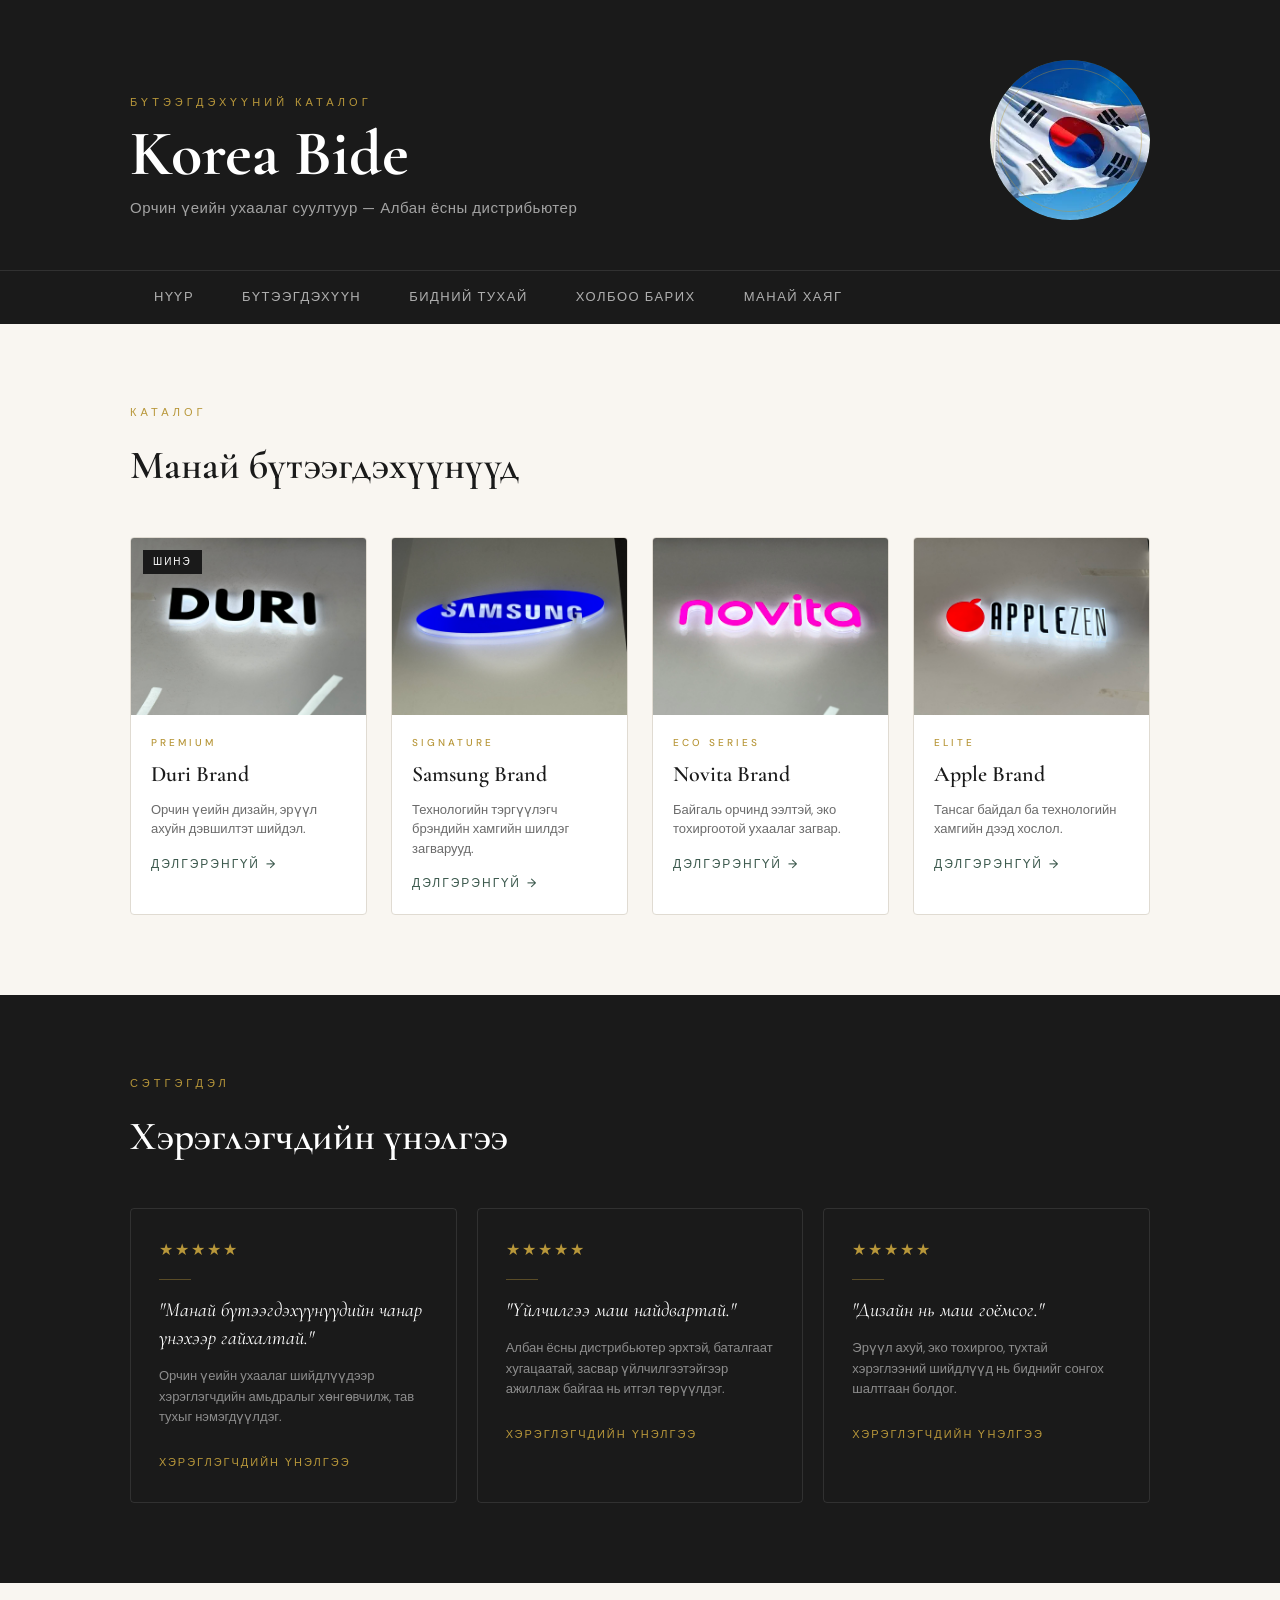
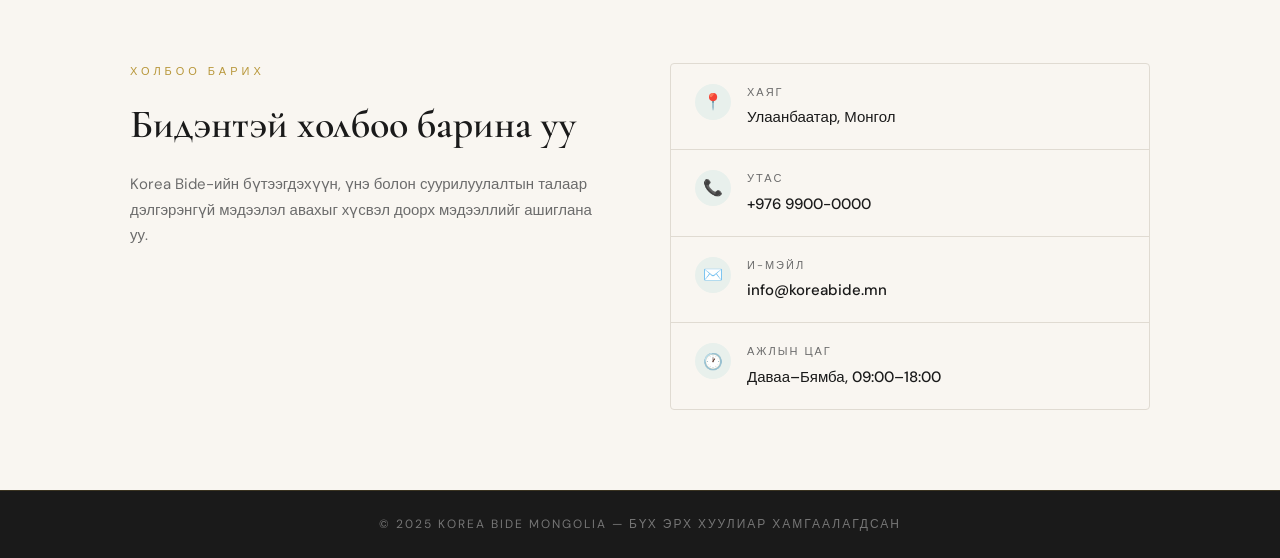
==== index.html @ 5f018163 "first commit" ====
<!DOCTYPE html>
<html lang="mn">
<head>
  <meta charset="UTF-8">
  <meta name="viewport" content="width=device-width, initial-scale=1.0">
  <title>Korea Bide</title>
  <link rel="stylesheet" href="style.css">
  <link href="https://fonts.googleapis.com/css2?family=Cormorant+Garamond:wght@400;600;700&family=DM+Sans:wght@300;400;500&display=swap" rel="stylesheet">
</head>
<body>

<header>
  <div class="header-inner">
    <div class="brand">
      <span class="brand-tag">Бүтээгдэхүүний каталог</span>
      <h1>Korea Bide</h1>
      <p>Орчин үеийн ухаалаг суултуур — Албан ёсны дистрибьютер</p>
    </div>
    <div class="header-deco">
      <img src="./image/OIP (1).webp" alt="Korea Bide" class="flag" onerror="this.style.display='none'">
    </div>
  </div>
  <nav>
    <div class="nav-inner">
      <a href="index.html">Нүүр</a>
      <a href="#products">Бүтээгдэхүүн</a>
      <a href="about.html">Бидний тухай</a>
      <a href="contact.html">Холбоо барих</a>
      <a href="address.html">Манай хаяг</a>
    </div>
  </nav>
</header>

<section id="products">
  <span class="section-label">Каталог</span>
  <h2 class="section-heading">Манай бүтээгдэхүүнүүд</h2>
  <div class="products-grid">

    <a class="card" href="duri.html">
      <div class="card-img">
        <span class="badge">Шинэ</span>
        <img src="405642ce-7200-4a45-865e-175e53a13fdc.jpg" alt="Duri Brand">
        <span class="card-fallback">🚿</span>
      </div>
      <div class="card-body">
        <p class="card-brand">Premium</p>
        <h3>Duri Brand</h3>
        <p class="card-desc">Орчин үеийн дизайн, эрүүл ахуйн дэвшилтэт шийдэл.</p>
        <p class="card-arrow">Дэлгэрэнгүй</p>
      </div>
    </a>

    <a class="card" href="samsung.html">
      <div class="card-img">
        <img src="cbf4f022-9719-41f1-82a6-2a8f8bf30d1f.jpg" alt="Samsung Brand">
        <span class="card-fallback">💎</span>
      </div>
      <div class="card-body">
        <p class="card-brand">Signature</p>
        <h3>Samsung Brand</h3>
        <p class="card-desc">Технологийн тэргүүлэгч брэндийн хамгийн шилдэг загварууд.</p>
        <p class="card-arrow">Дэлгэрэнгүй</p>
      </div>
    </a>

    <a class="card" href="novita.html">
      <div class="card-img">
        <img src="4419fb23-4681-46ea-9082-9f7239e89561.jpg" alt="Novita Brand">
        <span class="card-fallback">✨</span>
      </div>
      <div class="card-body">
        <p class="card-brand">Eco Series</p>
        <h3>Novita Brand</h3>
        <p class="card-desc">Байгаль орчинд ээлтэй, эко тохиргоотой ухаалаг загвар.</p>
        <p class="card-arrow">Дэлгэрэнгүй</p>
      </div>
    </a>

    <a class="card" href="apple.html">
      <div class="card-img">
        <img src="701a20ae-f968-48ee-9c90-2422b8534a89.jpg" alt="Apple Brand">
        <span class="card-fallback">🍎</span>
      </div>
      <div class="card-body">
        <p class="card-brand">Elite</p>
        <h3>Apple Brand</h3>
        <p class="card-desc">Тансаг байдал ба технологийн хамгийн дээд хослол.</p>
        <p class="card-arrow">Дэлгэрэнгүй</p>
      </div>
    </a>

  </div>
</section>

<section id="reviews">
  <div class="reviews-inner">
    <span class="section-label">Сэтгэгдэл</span>
    <h2 class="section-heading">Хэрэглэгчдийн үнэлгээ</h2>
    <div class="reviews-grid">

      <div class="review">
        <div class="stars">★★★★★</div>
        <div class="review-divider"></div>
        <p class="quote">"Манай бүтээгдэхүүнүүдийн чанар үнэхээр гайхалтай."</p>
        <p class="review-body">Орчин үеийн ухаалаг шийдлүүдээр хэрэглэгчдийн амьдралыг хөнгөвчилж, тав тухыг нэмэгдүүлдэг.</p>
        <span class="author">Хэрэглэгчдийн үнэлгээ</span>
      </div>

      <div class="review">
        <div class="stars">★★★★★</div>
        <div class="review-divider"></div>
        <p class="quote">"Үйлчилгээ маш найдвартай."</p>
        <p class="review-body">Албан ёсны дистрибьютер эрхтэй, баталгаат хугацаатай, засвар үйлчилгээтэйгээр ажиллаж байгаа нь итгэл төрүүлдэг.</p>
        <span class="author">Хэрэглэгчдийн үнэлгээ</span>
      </div>

      <div class="review">
        <div class="stars">★★★★★</div>
        <div class="review-divider"></div>
        <p class="quote">"Дизайн нь маш гоёмсог."</p>
        <p class="review-body">Эрүүл ахуй, эко тохиргоо, тухтай хэрэглээний шийдлүүд нь биднийг сонгох шалтгаан болдог.</p>
        <span class="author">Хэрэглэгчдийн үнэлгээ</span>
      </div>

    </div>
  </div>
</section>

<section id="contact">
  <div class="contact-text">
    <span class="section-label">Холбоо барих</span>
    <h2 class="section-heading">Бидэнтэй холбоо барина уу</h2>
    <p>Korea Bide-ийн бүтээгдэхүүн, үнэ болон суурилуулалтын талаар дэлгэрэнгүй мэдээлэл авахыг хүсвэл доорх мэдээллийг ашиглана уу.</p>
  </div>
  <div class="contact-details">
    <div class="contact-row">
      <div class="contact-icon">📍</div>
      <div>
        <p class="contact-label">Хаяг</p>
        <p class="contact-value">Улаанбаатар, Монгол</p>
      </div>
    </div>
    <div class="contact-row">
      <div class="contact-icon">📞</div>
      <div>
        <p class="contact-label">Утас</p>
        <p class="contact-value">+976 9900-0000</p>
      </div>
    </div>
    <div class="contact-row">
      <div class="contact-icon">✉️</div>
      <div>
        <p class="contact-label">И-мэйл</p>
        <p class="contact-value">info@koreabide.mn</p>
      </div>
    </div>
    <div class="contact-row">
      <div class="contact-icon">🕐</div>
      <div>
        <p class="contact-label">Ажлын цаг</p>
        <p class="contact-value">Даваа–Бямба, 09:00–18:00</p>
      </div>
    </div>
  </div>
</section>

<footer>
  © 2025 Korea Bide Mongolia — Бүх эрх хуулиар хамгаалагдсан
</footer>

<script>
  document.querySelectorAll('.card-img').forEach(function(el) {
    var img = el.querySelector('img');
    var fallback = el.querySelector('.card-fallback');
    if (img && fallback) {
      if (img.complete && img.naturalWidth > 0) {
        fallback.style.display = 'none';
      }
      img.onload = function() { fallback.style.display = 'none'; };
      img.onerror = function() { img.style.display = 'none'; fallback.style.display = 'block'; };
    }
  });
</script>

</body>
</html>
---- style.css ----
/* =====================
   Korea Bide — style.css
   ===================== */

/* Reset & Base */
*, *::before, *::after {
  margin: 0;
  padding: 0;
  box-sizing: border-box;
}

:root {
  --ivory: #f9f6f1;
  --charcoal: #1a1a1a;
  --sage: #3d5a4e;
  --sage-light: #e8f0ec;
  --gold: #b8973a;
  --gold-light: #f5edd8;
  --text-muted: #6b6b6b;
  --border: #e0dbd2;
  --white: #ffffff;
}

body {
  font-family: 'DM Sans', Arial, sans-serif;
  background: var(--ivory);
  color: var(--charcoal);
  min-height: 100vh;
  line-height: 1.6;
}

/* =====================
   HEADER
   ===================== */
header {
  background: var(--charcoal);
  color: var(--white);
}

.header-inner {
  max-width: 1100px;
  margin: 0 auto;
  padding: 60px 40px 50px;
  display: flex;
  justify-content: space-between;
  align-items: flex-end;
  gap: 40px;
}

.brand {
  display: flex;
  flex-direction: column;
  gap: 10px;
}

.brand-tag {
  font-size: 11px;
  letter-spacing: 4px;
  text-transform: uppercase;
  color: var(--gold);
  font-weight: 500;
}

.brand h1 {
  font-family: 'Cormorant Garamond', serif;
  font-size: 64px;
  font-weight: 700;
  line-height: 1;
  color: var(--white);
}

.brand p {
  font-size: 15px;
  color: rgba(255, 255, 255, 0.6);
  letter-spacing: 0.5px;
}

.header-deco {
  width: 160px;
  height: 160px;
  border-radius: 50%;
  background: linear-gradient(135deg, var(--sage) 0%, #2a3d35 100%);
  display: flex;
  align-items: center;
  justify-content: center;
  flex-shrink: 0;
  position: relative;
  overflow: hidden;
}

.header-deco::after {
  content: '';
  position: absolute;
  inset: 8px;
  border-radius: 50%;
  border: 1px solid rgba(184, 151, 58, 0.4);
  pointer-events: none;
}

.flag {
  width: 100%;
  height: 100%;
  object-fit: cover;
  border-radius: 50%;
}

/* =====================
   NAV
   ===================== */
nav {
  border-top: 1px solid rgba(255, 255, 255, 0.1);
}

.nav-inner {
  max-width: 1100px;
  margin: 0 auto;
  padding: 0 40px;
  display: flex;
  flex-wrap: wrap;
}

nav a {
  color: rgba(255, 255, 255, 0.65);
  padding: 16px 24px;
  text-decoration: none;
  font-size: 13px;
  letter-spacing: 1.5px;
  text-transform: uppercase;
  font-weight: 500;
  transition: color 0.25s, background 0.25s;
  display: inline-block;
}

nav a:hover {
  color: var(--gold);
  background: rgba(184, 151, 58, 0.08);
}

/* =====================
   SHARED SECTION LABELS
   ===================== */
.section-label {
  font-size: 11px;
  letter-spacing: 4px;
  text-transform: uppercase;
  color: var(--gold);
  font-weight: 500;
  margin-bottom: 12px;
  display: block;
}

.section-heading {
  font-family: 'Cormorant Garamond', serif;
  font-size: 40px;
  font-weight: 600;
  color: var(--charcoal);
  margin-bottom: 40px;
}

/* =====================
   PRODUCTS
   ===================== */
#products {
  max-width: 1100px;
  margin: 80px auto;
  padding: 0 40px;
}

.products-grid {
  display: grid;
  grid-template-columns: repeat(auto-fit, minmax(220px, 1fr));
  gap: 24px;
}

.card {
  background: var(--white);
  border: 1px solid var(--border);
  border-radius: 4px;
  overflow: hidden;
  cursor: pointer;
  transition: transform 0.3s ease, box-shadow 0.3s ease, border-color 0.3s;
  text-decoration: none;
  color: var(--charcoal);
  display: block;
}

.card:hover {
  transform: translateY(-6px);
  box-shadow: 0 20px 40px rgba(0, 0, 0, 0.08);
  border-color: var(--gold);
}

.card-img {
  width: 100%;
  aspect-ratio: 4 / 3;
  background: var(--sage-light);
  display: flex;
  align-items: center;
  justify-content: center;
  overflow: hidden;
  position: relative;
}

.card-img img {
  width: 100%;
  height: 100%;
  object-fit: cover;
  display: block;
  transition: transform 0.4s ease;
}

.card:hover .card-img img {
  transform: scale(1.04);
}

.card-fallback {
  position: absolute;
  font-size: 52px;
  display: none;
}

.card-body {
  padding: 20px;
}

.card-brand {
  font-size: 10px;
  letter-spacing: 3px;
  text-transform: uppercase;
  color: var(--gold);
  font-weight: 500;
  margin-bottom: 6px;
}

.card h3 {
  font-family: 'Cormorant Garamond', serif;
  font-size: 22px;
  font-weight: 600;
  color: var(--charcoal);
  margin-bottom: 8px;
}

.card-desc {
  font-size: 13px;
  color: var(--text-muted);
  line-height: 1.5;
}

.card-arrow {
  margin-top: 16px;
  font-size: 12px;
  letter-spacing: 2px;
  text-transform: uppercase;
  color: var(--sage);
  font-weight: 500;
  display: flex;
  align-items: center;
  gap: 6px;
}

.card-arrow::after {
  content: '→';
  transition: transform 0.2s;
}

.card:hover .card-arrow::after {
  transform: translateX(4px);
}

.badge {
  position: absolute;
  top: 12px;
  left: 12px;
  background: var(--charcoal);
  color: var(--white);
  font-size: 10px;
  letter-spacing: 2px;
  text-transform: uppercase;
  padding: 4px 10px;
  font-weight: 500;
  z-index: 1;
}

/* =====================
   REVIEWS
   ===================== */
#reviews {
  background: var(--charcoal);
  padding: 80px 0;
}

.reviews-inner {
  max-width: 1100px;
  margin: 0 auto;
  padding: 0 40px;
}

#reviews .section-label {
  color: var(--gold);
}

#reviews .section-heading {
  color: var(--white);
}

.reviews-grid {
  display: grid;
  grid-template-columns: repeat(auto-fit, minmax(260px, 1fr));
  gap: 20px;
}

.review {
  border: 1px solid rgba(255, 255, 255, 0.1);
  padding: 28px;
  border-radius: 4px;
  transition: border-color 0.3s, background 0.3s;
}

.review:hover {
  border-color: var(--gold);
  background: rgba(184, 151, 58, 0.05);
}

.stars {
  color: var(--gold);
  font-size: 16px;
  letter-spacing: 2px;
  margin-bottom: 16px;
}

.review-divider {
  width: 32px;
  height: 1px;
  background: rgba(184, 151, 58, 0.4);
  margin-bottom: 16px;
}

.quote {
  font-family: 'Cormorant Garamond', serif;
  font-size: 20px;
  font-style: italic;
  color: var(--white);
  margin-bottom: 14px;
  line-height: 1.4;
}

.review-body {
  font-size: 13px;
  color: rgba(255, 255, 255, 0.5);
  line-height: 1.6;
  margin-bottom: 20px;
}

.author {
  font-size: 11px;
  letter-spacing: 2px;
  text-transform: uppercase;
  color: var(--gold);
  font-weight: 500;
}

/* =====================
   CONTACT
   ===================== */
#contact {
  max-width: 1100px;
  margin: 80px auto;
  padding: 0 40px;
  display: grid;
  grid-template-columns: 1fr 1fr;
  gap: 60px;
  align-items: start;
}

.contact-text .section-heading {
  margin-bottom: 16px;
}

.contact-text p {
  font-size: 15px;
  color: var(--text-muted);
  line-height: 1.7;
}

.contact-details {
  display: flex;
  flex-direction: column;
  gap: 0;
  border: 1px solid var(--border);
  border-radius: 4px;
  overflow: hidden;
}

.contact-row {
  padding: 20px 24px;
  border-bottom: 1px solid var(--border);
  display: flex;
  align-items: flex-start;
  gap: 16px;
}

.contact-row:last-child {
  border-bottom: none;
}

.contact-icon {
  width: 36px;
  height: 36px;
  background: var(--sage-light);
  border-radius: 50%;
  display: flex;
  align-items: center;
  justify-content: center;
  flex-shrink: 0;
  font-size: 16px;
}

.contact-label {
  font-size: 11px;
  letter-spacing: 2px;
  text-transform: uppercase;
  color: var(--text-muted);
  margin-bottom: 4px;
}

.contact-value {
  font-size: 15px;
  font-weight: 500;
  color: var(--charcoal);
}

/* =====================
   FOOTER
   ===================== */
footer {
  background: var(--charcoal);
  color: rgba(255, 255, 255, 0.4);
  text-align: center;
  padding: 24px;
  font-size: 12px;
  letter-spacing: 2px;
  text-transform: uppercase;
  border-top: 1px solid rgba(184, 151, 58, 0.2);
}

/* =====================
   RESPONSIVE
   ===================== */
@media (max-width: 768px) {
  .header-inner {
    flex-direction: column;
    align-items: flex-start;
    gap: 24px;
    padding: 40px 24px 32px;
  }

  .brand h1 {
    font-size: 44px;
  }

  .header-deco {
    width: 90px;
    height: 90px;
  }

  .nav-inner {
    padding: 0 8px;
  }

  nav a {
    padding: 12px 14px;
    font-size: 12px;
  }

  #products,
  .reviews-inner,
  #contact {
    padding: 0 24px;
    margin: 48px auto;
  }

  #contact {
    grid-template-columns: 1fr;
    gap: 32px;
  }

  .section-heading {
    font-size: 30px;
  }
}

@media (max-width: 480px) {
  .products-grid {
    grid-template-columns: 1fr;
  }

  .reviews-grid {
    grid-template-columns: 1fr;
  }
}
/* =====================
   SUBPAGE HEADER (about, contact, address, product pages)
   ===================== */
header.simple {
  background: var(--charcoal);
  color: var(--white);
  padding: 0;
}

header.simple .header-inner {
  padding: 40px 40px 30px;
  display: flex;
  flex-direction: column;
  gap: 6px;
  align-items: flex-start;
}

header.simple h1 {
  font-family: 'Cormorant Garamond', serif;
  font-size: 44px;
  font-weight: 700;
  color: var(--white);
  line-height: 1;
}

header.simple .brand-tag {
  font-size: 11px;
  letter-spacing: 4px;
  text-transform: uppercase;
  color: var(--gold);
  font-weight: 500;
  display: block;
  margin-bottom: 6px;
}

/* =====================
   DETAIL PAGE
   ===================== */
.detail {
  max-width: 1100px;
  margin: 60px auto;
  padding: 0 40px;
}

.detail-gallery {
  display: grid;
  grid-template-columns: repeat(auto-fit, minmax(220px, 1fr));
  gap: 16px;
  margin-bottom: 48px;
}

.detail-img {
  width: 100%;
  aspect-ratio: 4/3;
  object-fit: cover;
  border-radius: 4px;
  border: 1px solid var(--border);
  transition: transform 0.35s ease, box-shadow 0.35s ease;
  cursor: pointer;
  display: block;
}

.detail-img:hover {
  transform: scale(1.03);
  box-shadow: 0 12px 32px rgba(0,0,0,0.12);
}

.detail-content {
  display: grid;
  grid-template-columns: 1fr 1fr;
  gap: 60px;
  align-items: start;
}

.detail-content h2 {
  font-family: 'Cormorant Garamond', serif;
  font-size: 32px;
  font-weight: 600;
  color: var(--charcoal);
  margin-bottom: 24px;
}

.detail-content ul {
  list-style: none;
  padding: 0;
  display: flex;
  flex-direction: column;
  gap: 10px;
}

.detail-content ul li {
  padding: 14px 18px;
  background: var(--white);
  border: 1px solid var(--border);
  border-left: 3px solid var(--gold);
  border-radius: 2px;
  font-size: 14px;
  color: var(--charcoal);
  transition: background 0.2s, transform 0.2s;
  line-height: 1.4;
}

.detail-content ul li:hover {
  background: var(--gold-light);
  transform: translateX(4px);
}

.price-box {
  margin-top: 32px;
  padding: 24px;
  background: var(--charcoal);
  border-radius: 4px;
  display: inline-block;
}

.price-old {
  font-size: 14px;
  color: rgba(255,255,255,0.4);
  text-decoration: line-through;
  display: block;
  margin-bottom: 4px;
}

.price {
  font-size: 28px;
  font-weight: 600;
  color: var(--gold);
  font-family: 'Cormorant Garamond', serif;
  display: block;
}

.price-label {
  font-size: 10px;
  letter-spacing: 3px;
  text-transform: uppercase;
  color: rgba(255,255,255,0.4);
  margin-bottom: 6px;
  display: block;
}

/* =====================
   BACK BUTTON
   ===================== */
.back {
  display: inline-flex;
  align-items: center;
  gap: 8px;
  margin: 0 40px 60px;
  text-decoration: none;
  color: var(--sage);
  font-size: 12px;
  letter-spacing: 2px;
  text-transform: uppercase;
  font-weight: 500;
  transition: color 0.25s, gap 0.25s;
}

.back:hover {
  color: var(--gold);
  gap: 12px;
}

/* =====================
   SIMPLE DETAIL (about, contact, address)
   ===================== */
.simple-detail {
  max-width: 800px;
  margin: 60px auto;
  padding: 0 40px;
}

.simple-detail h2 {
  font-family: 'Cormorant Garamond', serif;
  font-size: 32px;
  font-weight: 600;
  color: var(--charcoal);
  margin-bottom: 20px;
}

.simple-detail p {
  font-size: 16px;
  color: var(--text-muted);
  line-height: 1.8;
  margin-bottom: 12px;
}

.simple-detail a {
  color: var(--sage);
  text-decoration: none;
  font-weight: 500;
  transition: color 0.2s;
}

.simple-detail a:hover {
  color: var(--gold);
}

.info-card {
  background: var(--white);
  border: 1px solid var(--border);
  border-radius: 4px;
  overflow: hidden;
  margin-top: 24px;
}

.info-row {
  padding: 20px 24px;
  border-bottom: 1px solid var(--border);
  display: flex;
  align-items: flex-start;
  gap: 16px;
}

.info-row:last-child {
  border-bottom: none;
}

.info-icon {
  font-size: 20px;
  width: 36px;
  text-align: center;
  flex-shrink: 0;
}

.info-label {
  font-size: 11px;
  letter-spacing: 2px;
  text-transform: uppercase;
  color: var(--text-muted);
  margin-bottom: 4px;
}

.info-value {
  font-size: 15px;
  font-weight: 500;
  color: var(--charcoal);
}

.info-value a {
  color: var(--charcoal);
  text-decoration: none;
}

.info-value a:hover {
  color: var(--gold);
}

/* =====================
   RESPONSIVE SUBPAGES
   ===================== */
@media (max-width: 768px) {
  header.simple .header-inner {
    padding: 32px 24px 24px;
  }

  header.simple h1 {
    font-size: 34px;
  }

  .detail {
    padding: 0 24px;
    margin: 40px auto;
  }

  .detail-content {
    grid-template-columns: 1fr;
    gap: 32px;
  }

  .back {
    margin: 0 24px 40px;
  }

  .simple-detail {
    padding: 0 24px;
    margin: 40px auto;
  }
}
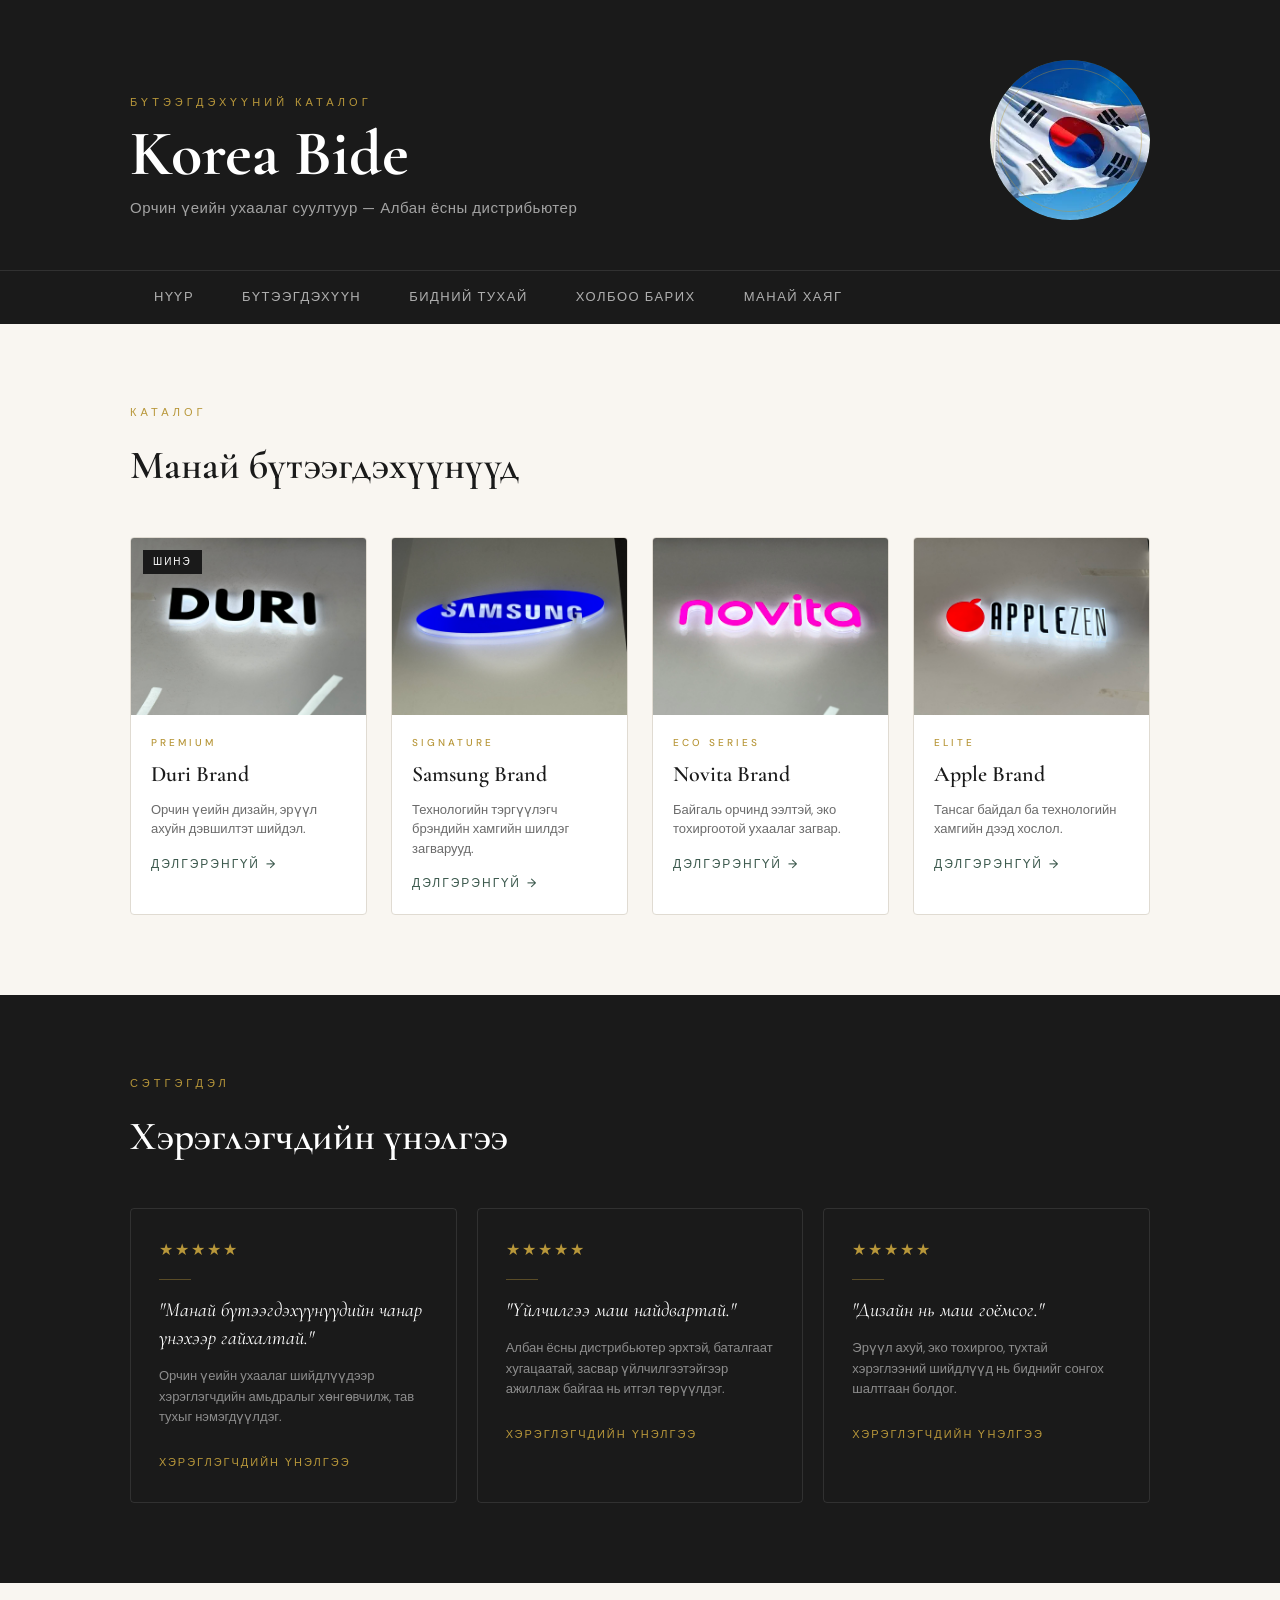
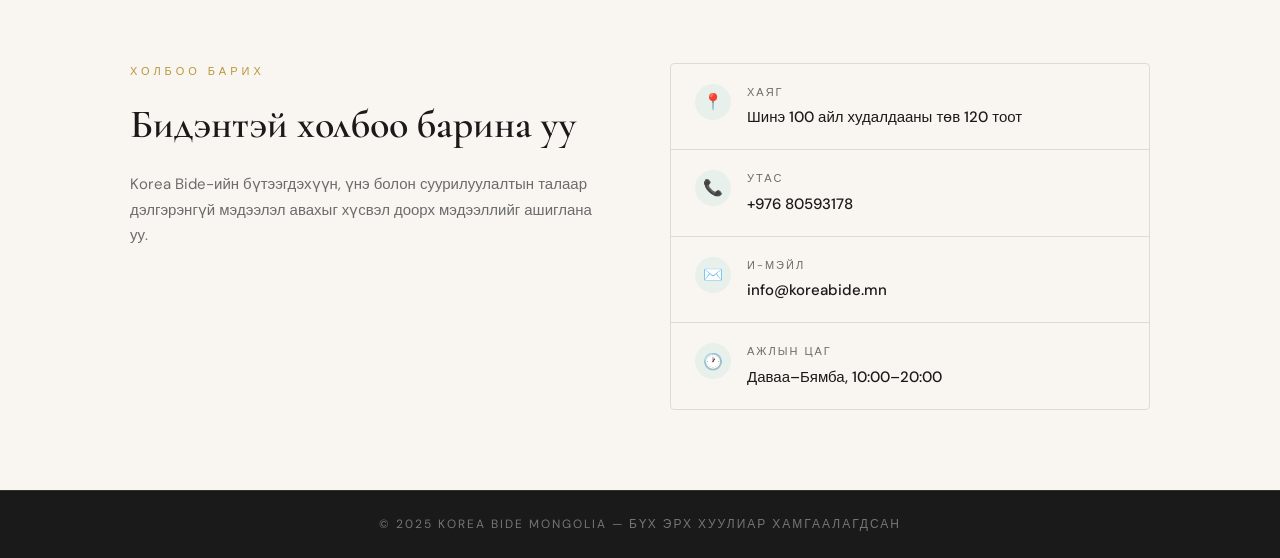
==== commit 911501a9: "second" ====
--- a/index.html
+++ b/index.html
@@ -137,14 +137,14 @@
       <div class="contact-icon">📍</div>
       <div>
         <p class="contact-label">Хаяг</p>
-        <p class="contact-value">Улаанбаатар, Монгол</p>
+        <p class="contact-value">Шинэ 100 айл худалдааны төв 120 тоот</p>
       </div>
     </div>
     <div class="contact-row">
       <div class="contact-icon">📞</div>
       <div>
         <p class="contact-label">Утас</p>
-        <p class="contact-value">+976 9900-0000</p>
+        <p class="contact-value">+976 80593178</p>
       </div>
     </div>
     <div class="contact-row">
@@ -158,7 +158,7 @@
       <div class="contact-icon">🕐</div>
       <div>
         <p class="contact-label">Ажлын цаг</p>
-        <p class="contact-value">Даваа–Бямба, 09:00–18:00</p>
+        <p class="contact-value">Даваа–Бямба, 10:00–20:00</p>
       </div>
     </div>
   </div>
